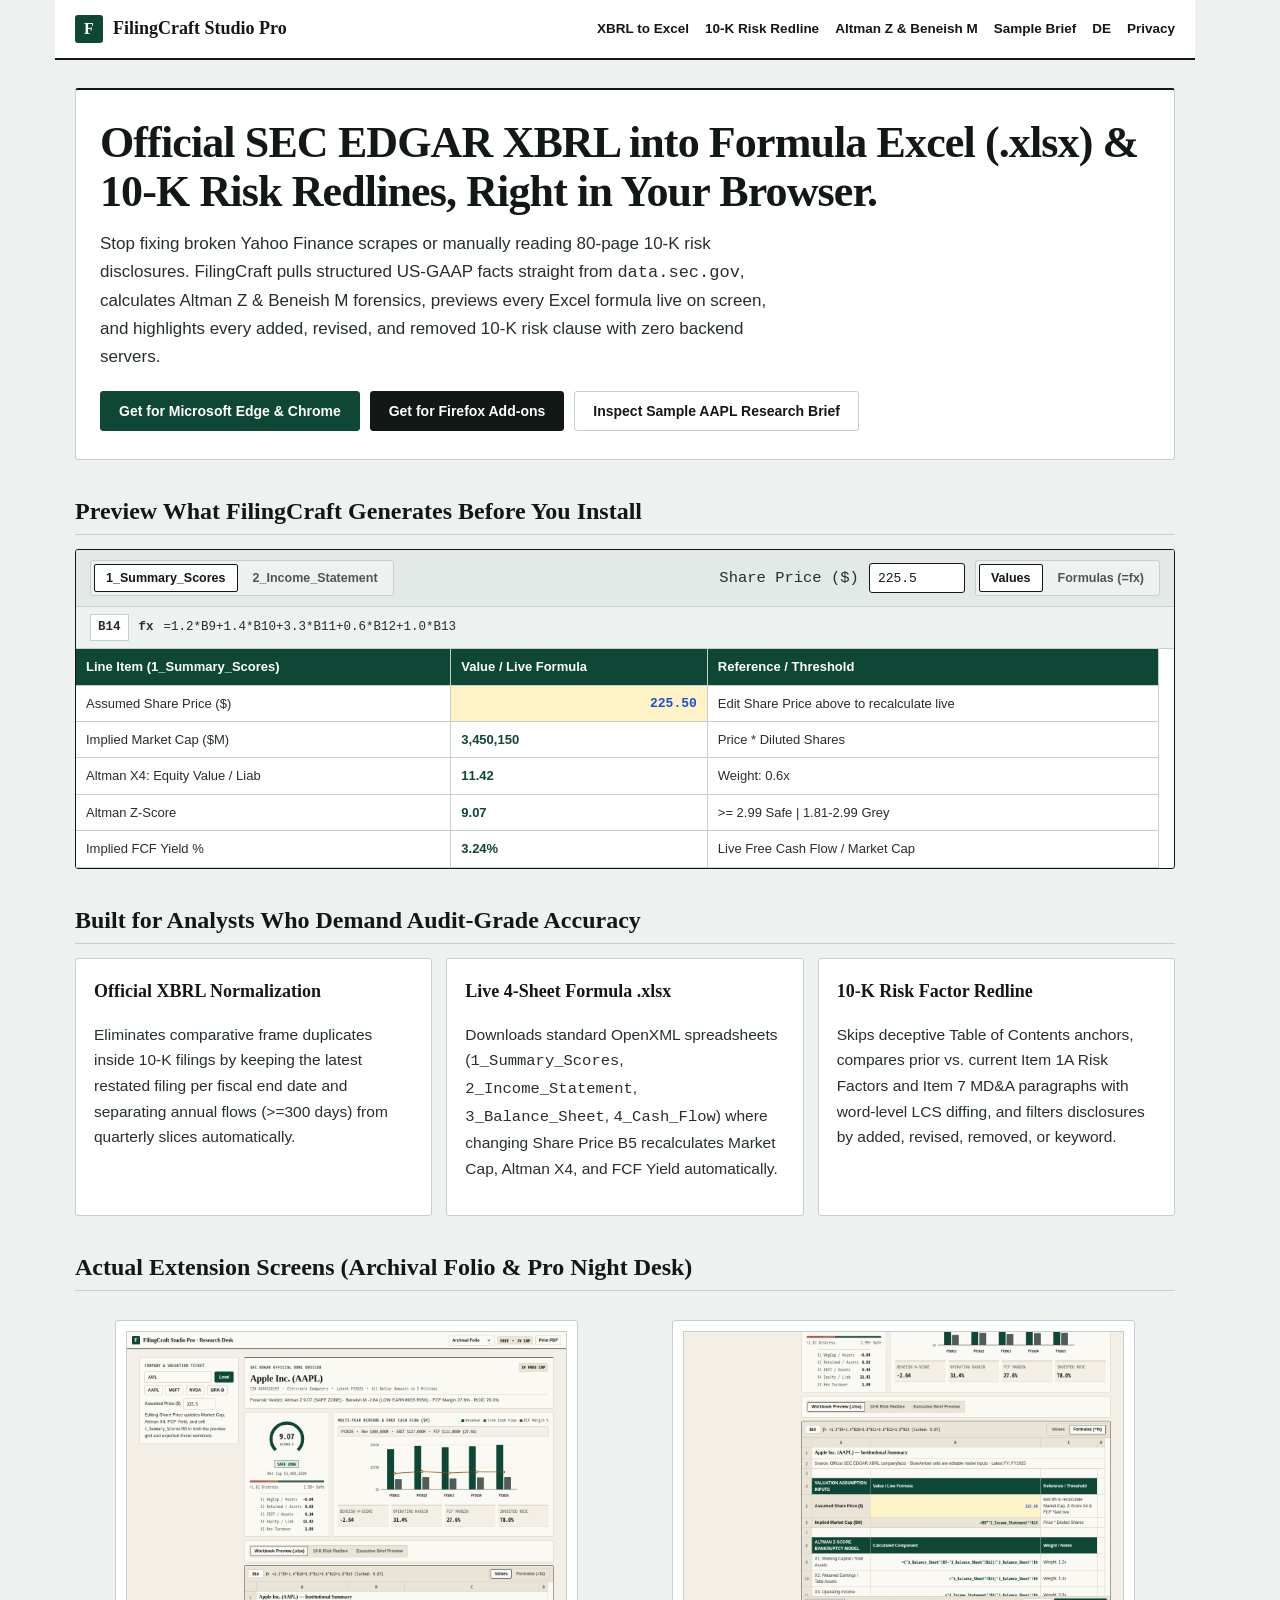
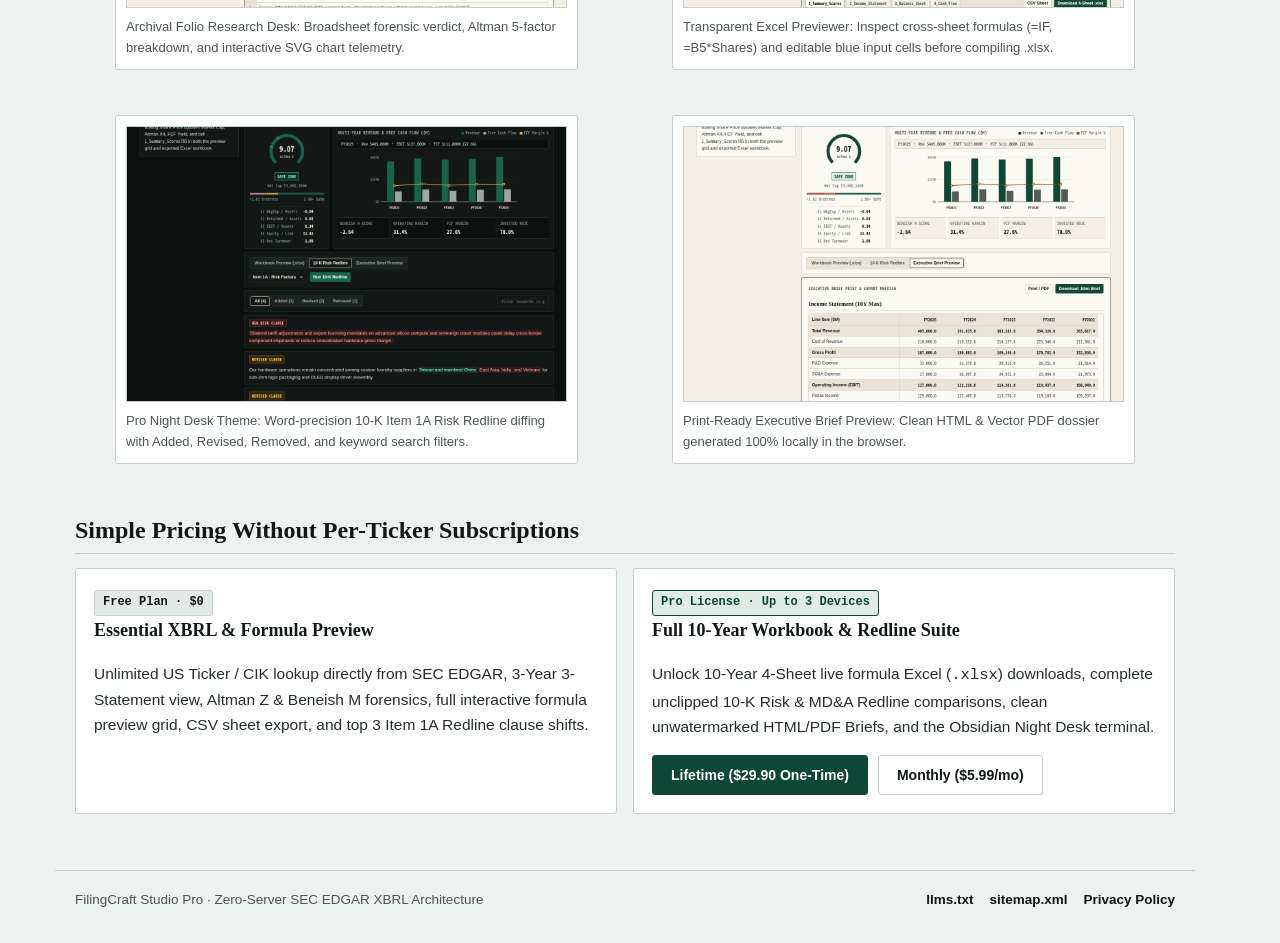
==== index.html @ 247afffc "Initial FilingCraft Studio Pro Archival Folio website and SEO cluster" ====
<!DOCTYPE html>
<html lang="en" data-type="software">
<head>
  <meta charset="utf-8" />
  <meta name="viewport" content="width=device-width,initial-scale=1.0" />
  <meta name="google-site-verification" content="4zUR4nkZMv16d5prI-cijpVlg1s1kQiPDKdigCU3Sx0" />
  <title>FilingCraft Studio Pro: Official SEC EDGAR XBRL Excel (.xlsx) &amp; 10-K Risk Redline Extension</title>
  <meta name="description" content="Pull official SEC EDGAR 10-K/10-Q XBRL statements directly inside Chrome, Edge, and Firefox. Preview live Excel formulas (=fx), calculate Altman Z-Score and Beneish M-Score, run 10-K Risk Factor Redline diffs, and download 4-sheet .xlsx models with zero servers." />
  <link rel="canonical" href="https://filingcraft-studio.pages.dev/" />
  <link rel="alternate" hreflang="en" href="https://filingcraft-studio.pages.dev/" />
  <link rel="alternate" hreflang="de" href="https://filingcraft-studio.pages.dev/de/" />
  <link rel="alternate" hreflang="x-default" href="https://filingcraft-studio.pages.dev/" />
  <meta property="og:type" content="website" />
  <meta property="og:title" content="FilingCraft Studio Pro: SEC EDGAR XBRL Excel Models &amp; 10-K Redline Diff" />
  <meta property="og:description" content="Zero-server MV3 browser extension for institutional SEC EDGAR XBRL Excel (.xlsx) modeling, Altman Z &amp; Beneish M forensics, and 10-K Risk Factor redlines." />
  <meta property="og:url" content="https://filingcraft-studio.pages.dev/" />
  <meta property="og:image" content="https://filingcraft-studio.pages.dev/assets/screenshot-1.png" />
  <meta name="twitter:card" content="summary_large_image" />
  <meta name="twitter:title" content="FilingCraft Studio Pro: SEC EDGAR XBRL Excel &amp; 10-K Risk Redline" />
  <meta name="twitter:description" content="Compile live cross-sheet Excel (.xlsx) models and 10-K Risk Factor Redline diffs directly from official SEC XBRL data." />
  <meta name="twitter:image" content="https://filingcraft-studio.pages.dev/assets/screenshot-1.png" />
  <link rel="icon" type="image/png" href="./assets/icon-128.png" />
  <link rel="stylesheet" href="./assets/style.css" />
  <script type="application/ld+json">
  {
    "@context": "https://schema.org",
    "@type": "SoftwareApplication",
    "name": "FilingCraft Studio Pro",
    "alternateName": "FilingCraft: SEC EDGAR XBRL Excel & 10-K Risk Redline",
    "applicationCategory": "FinanceApplication",
    "operatingSystem": "Windows, macOS, Linux (Microsoft Edge, Firefox, Google Chrome)",
    "url": "https://filingcraft-studio.pages.dev/",
    "softwareVersion": "1.0.0",
    "featureList": [
      "Direct SEC EDGAR public API XBRL companyfacts normalization (zero web scraping errors)",
      "Live interactive 4-sheet Excel (.xlsx) workbook preview with Formulas (=fx) X-Ray mode",
      "Cross-sheet Excel formulas linking Share Price assumptions cleanly across Windows Excel, macOS Excel, and Apple Numbers",
      "Altman Z-Score 5-component bankruptcy forensics and Beneish 8-Factor M-Score accruals screening",
      "Year-over-year 10-K Item 1A Risk Factors & Item 7 MD&A Redline Diff with Table of Contents anchor skipping"
    ],
    "offers": [
      { "@type": "Offer", "price": "0.00", "priceCurrency": "USD", "name": "Free Edition (3-Year History & Live Preview)" },
      { "@type": "Offer", "price": "29.90", "priceCurrency": "USD", "name": "Pro Lifetime License", "url": "https://yujun57.gumroad.com/l/filingcraft-pro-lifetime" },
      { "@type": "Offer", "price": "5.99", "priceCurrency": "USD", "name": "Pro Monthly", "url": "https://yujun57.gumroad.com/l/filingcraft-pro-monthly" }
    ]
  }
  </script>
  <script type="application/ld+json">
  {
    "@context": "https://schema.org",
    "@type": "FAQPage",
    "mainEntity": [
      {
        "@type": "Question",
        "name": "How does FilingCraft prevent Yahoo Finance scraper mistakes and misaligned columns?",
        "acceptedAnswer": {
          "@type": "Answer",
          "text": "Instead of scraping third-party HTML tables, FilingCraft Studio Pro queries data.sec.gov/api/xbrl/companyfacts directly, deduplicates repeated comparative frames inside 10-K filings by fiscal endDate and latest filed restatement, filters out quarterly sub-300-day flow slices, and derives Gross Profit and Free Cash Flow cleanly."
        }
      },
      {
        "@type": "Question",
        "name": "Can I inspect the Excel formulas and sheets before downloading or upgrading?",
        "acceptedAnswer": {
          "@type": "Answer",
          "text": "Yes. FilingCraft includes a built-in Workbook Previewer rendered from the exact OpenXML model. Toggle Formulas (=fx) and click any cell to inspect live cross-sheet references and edit Assumed Share Price (B5) in real time before compiling your .xlsx file."
        }
      },
      {
        "@type": "Question",
        "name": "Does the exported Excel (.xlsx) workbook calculate cleanly across Windows Excel, macOS Excel, and Apple Numbers?",
        "acceptedAnswer": {
          "@type": "Answer",
          "text": "Yes. The pure-client OpenXML generator emits standard ECMA-376 spreadsheets using universal Excel functions (IF, ABS, arithmetic, cross-sheet references) without modern _xlfn. prefixes or macros, verified across strict OpenXML parsers and headless spreadsheet recalculation."
        }
      }
    ]
  }
  </script>
</head>
<body>
  <nav class="nav" aria-label="Primary Navigation">
    <a class="brand" href="/">
      <span class="mark" aria-hidden="true">F</span>
      <span>FilingCraft Studio Pro</span>
    </a>
    <div class="nav-links">
      <a href="/sec-edgar-xbrl-excel/">XBRL to Excel</a>
      <a href="/10k-risk-factor-redline/">10-K Risk Redline</a>
      <a href="/altman-z-beneish-m-calculator/">Altman Z &amp; Beneish M</a>
      <a href="/showcase/aapl-10k-research-brief.html">Sample Brief</a>
      <a href="/de/">DE</a>
      <a href="/privacy/">Privacy</a>
    </div>
  </nav>

  <main class="wrap">
    <header class="hero">
      <h1>Official SEC EDGAR XBRL into Formula Excel (.xlsx) &amp; 10-K Risk Redlines, Right in Your Browser.</h1>
      <p class="lead">Stop fixing broken Yahoo Finance scrapes or manually reading 80-page 10-K risk disclosures. FilingCraft pulls structured US-GAAP facts straight from <code>data.sec.gov</code>, calculates Altman Z &amp; Beneish M forensics, previews every Excel formula live on screen, and highlights every added, revised, and removed 10-K risk clause with zero backend servers.</p>
      <div class="cta-row">
        <a id="store-edge-cta" class="btn btn-primary" href="#pricing">Get for Microsoft Edge &amp; Chrome</a>
        <a id="store-firefox-cta" class="btn btn-ink" href="#pricing">Get for Firefox Add-ons</a>
        <a class="btn" href="/showcase/aapl-10k-research-brief.html" target="_blank" rel="noopener">Inspect Sample AAPL Research Brief</a>
      </div>
    </header>

    <section class="section" aria-label="Interactive Formula Preview Sandbox">
      <h2>Preview What FilingCraft Generates Before You Install</h2>
      <div class="sandbox-shell">
        <div class="sandbox-bar">
          <div class="seg-tabs">
            <button type="button" class="seg-tab is-active" data-demo-sheet="0">1_Summary_Scores</button>
            <button type="button" class="seg-tab" data-demo-sheet="1">2_Income_Statement</button>
          </div>
          <div class="cta-row">
            <label for="fc-demo-price" class="mono">Share Price ($)</label>
            <input id="fc-demo-price" class="price-input" type="number" step="0.5" min="0" value="225.5" />
            <div class="seg-tabs">
              <button type="button" class="seg-tab is-active" data-demo-mode="values">Values</button>
              <button type="button" class="seg-tab" data-demo-mode="formulas">Formulas (=fx)</button>
            </div>
          </div>
        </div>
        <div class="fx-bar">
          <span id="fc-demo-ref" class="fx-ref">B14</span>
          <strong>fx</strong>
          <span id="fc-demo-fx">=1.2*B9+1.4*B10+3.3*B11+0.6*B12+1.0*B13</span>
        </div>
        <div class="table-scroll">
          <table class="xl-table">
            <thead id="fc-demo-thead"></thead>
            <tbody id="fc-demo-tbody"></tbody>
          </table>
        </div>
      </div>
    </section>

    <section class="section" aria-label="Core Capabilities">
      <h2>Built for Analysts Who Demand Audit-Grade Accuracy</h2>
      <div class="grid-3">
        <article class="card">
          <h3>Official XBRL Normalization</h3>
          <p>Eliminates comparative frame duplicates inside 10-K filings by keeping the latest restated filing per fiscal end date and separating annual flows (&gt;=300 days) from quarterly slices automatically.</p>
        </article>
        <article class="card">
          <h3>Live 4-Sheet Formula .xlsx</h3>
          <p>Downloads standard OpenXML spreadsheets (<code>1_Summary_Scores</code>, <code>2_Income_Statement</code>, <code>3_Balance_Sheet</code>, <code>4_Cash_Flow</code>) where changing Share Price B5 recalculates Market Cap, Altman X4, and FCF Yield automatically.</p>
        </article>
        <article class="card">
          <h3>10-K Risk Factor Redline</h3>
          <p>Skips deceptive Table of Contents anchors, compares prior vs. current Item 1A Risk Factors and Item 7 MD&amp;A paragraphs with word-level LCS diffing, and filters disclosures by added, revised, removed, or keyword.</p>
        </article>
      </div>
    </section>

    <section class="section" aria-label="Extension Screenshots">
      <h2>Actual Extension Screens (Archival Folio &amp; Pro Night Desk)</h2>
      <div class="shot-grid">
        <figure class="shot-card">
          <img src="./assets/screenshot-1.png" width="1280" height="800" alt="FilingCraft Studio Pro Broadsheet Masthead, Altman Z Spectrum, and Multi-Year Revenue Chart" loading="lazy" />
          <figcaption>Archival Folio Research Desk: Broadsheet forensic verdict, Altman 5-factor breakdown, and interactive SVG chart telemetry.</figcaption>
        </figure>
        <figure class="shot-card">
          <img src="./assets/screenshot-2.png" width="1280" height="800" alt="Interactive Workbook Preview showing Formulas (=fx) mode and Blue Share Price Input cell" loading="lazy" />
          <figcaption>Transparent Excel Previewer: Inspect cross-sheet formulas (=IF, =B5*Shares) and editable blue input cells before compiling .xlsx.</figcaption>
        </figure>
        <figure class="shot-card">
          <img src="./assets/screenshot-3.png" width="1280" height="800" alt="Night Desk Obsidian Dark Theme showing 10-K Risk Factor Redline Diff and keyword filtering" loading="lazy" />
          <figcaption>Pro Night Desk Theme: Word-precision 10-K Item 1A Risk Redline diffing with Added, Revised, Removed, and keyword search filters.</figcaption>
        </figure>
        <figure class="shot-card">
          <img src="./assets/screenshot-4.png" width="1280" height="800" alt="FilingCraft Studio Pro Printable Executive Research Brief Preview" loading="lazy" />
          <figcaption>Print-Ready Executive Brief Preview: Clean HTML &amp; Vector PDF dossier generated 100% locally in the browser.</figcaption>
        </figure>
      </div>
    </section>

    <section id="pricing" class="section" aria-label="Pricing Tiers">
      <h2>Simple Pricing Without Per-Ticker Subscriptions</h2>
      <div class="grid-2">
        <article class="card">
          <span class="badge">Free Plan · $0</span>
          <h3>Essential XBRL &amp; Formula Preview</h3>
          <p>Unlimited US Ticker / CIK lookup directly from SEC EDGAR, 3-Year 3-Statement view, Altman Z &amp; Beneish M forensics, full interactive formula preview grid, CSV sheet export, and top 3 Item 1A Redline clause shifts.</p>
        </article>
        <article class="card">
          <span class="badge badge-good">Pro License · Up to 3 Devices</span>
          <h3>Full 10-Year Workbook &amp; Redline Suite</h3>
          <p>Unlock 10-Year 4-Sheet live formula Excel (<code>.xlsx</code>) downloads, complete unclipped 10-K Risk &amp; MD&amp;A Redline comparisons, clean unwatermarked HTML/PDF Briefs, and the Obsidian Night Desk terminal.</p>
          <div class="cta-row">
            <a class="btn btn-primary" href="https://yujun57.gumroad.com/l/filingcraft-pro-lifetime" target="_blank" rel="noopener">Lifetime ($29.90 One-Time)</a>
            <a class="btn" href="https://yujun57.gumroad.com/l/filingcraft-pro-monthly" target="_blank" rel="noopener">Monthly ($5.99/mo)</a>
          </div>
        </article>
      </div>
    </section>
  </main>

  <footer class="footer">
    <span>FilingCraft Studio Pro · Zero-Server SEC EDGAR XBRL Architecture</span>
    <div class="nav-links">
      <a href="/llms.txt">llms.txt</a>
      <a href="/sitemap.xml">sitemap.xml</a>
      <a href="/privacy/">Privacy Policy</a>
    </div>
  </footer>

  <script src="./assets/demo.js"></script>
</body>
</html>
---- assets/style.css ----
/**
 * Archival Folio Landing & Documentation Stylesheet for FilingCraft Studio Pro.
 * Matches extension design tokens: cotton bond #f3efe6, ledger ivory #fbf9f4,
 * British racing pine #0e4736, editorial serif display typography, 3px corners.
 */
:root {
  --bg: #edf1ef;
  --surface: #ffffff;
  --surface-2: #e3e9e6;
  --ink: #111815;
  --body: #252f2b;
  --muted: #4b5752;
  --border: #c5d0ca;
  --accent: #0e4736;
  --accent-hover: #093326;
  --accent-soft: #dfece6;
  --risk-fg: #961a1a;
  --risk-bg: #fdf1f1;
  --risk-bd: #efc4c4;
  --blue-in: #1d4ed8;
  --blue-bg: #fef3c7;
  --font-sans: -apple-system, BlinkMacSystemFont, "Segoe UI", Inter, Roboto, "PingFang SC", "Microsoft YaHei", sans-serif;
  --font-serif: Georgia, "Iowan Old Style", "Times New Roman", "Songti SC", serif;
  --font-mono: ui-monospace, SFMono-Regular, Menlo, Monaco, Consolas, monospace;
}

* { box-sizing: border-box; }
[hidden] { display: none !important; }

html, body {
  margin: 0;
  padding: 0;
  max-width: 100%;
  overflow-x: hidden;
  scrollbar-gutter: stable;
  background-color: var(--bg);
  color: var(--body);
  font-family: var(--font-sans);
  font-size: 15.5px;
  line-height: 1.65;
  -webkit-font-smoothing: antialiased;
}

a { color: var(--accent); font-weight: 600; text-decoration: none; }
a:hover { text-decoration: underline; }
a:focus-visible, button:focus-visible, input:focus-visible { outline: 2px solid var(--accent); outline-offset: 2px; }

.nav {
  max-width: 1140px;
  margin: 0 auto;
  padding: 14px 20px;
  display: flex;
  align-items: center;
  justify-content: space-between;
  gap: 14px;
  flex-wrap: wrap;
  border-bottom: 2px solid var(--ink);
  background-color: var(--surface);
}

.brand {
  display: inline-flex;
  align-items: center;
  gap: 10px;
  color: var(--ink);
  font-family: var(--font-serif);
  font-size: 18px;
  font-weight: 700;
  text-decoration: none;
}

.mark {
  width: 28px;
  height: 28px;
  border-radius: 3px;
  background-color: var(--accent);
  color: #ffffff;
  display: inline-flex;
  align-items: center;
  justify-content: center;
  font-family: var(--font-serif);
  font-weight: 700;
  font-size: 16px;
}

.nav-links {
  display: flex;
  align-items: center;
  gap: 16px;
  flex-wrap: wrap;
  font-size: 13.5px;
}

.nav-links a { color: var(--ink); }

.wrap {
  max-width: 1140px;
  margin: 0 auto;
  padding: 28px 20px 56px;
}

h1 {
  font-family: var(--font-serif);
  font-size: clamp(26px, 3.8vw, 40px);
  line-height: 1.14;
  color: var(--ink);
  margin: 0 0 12px;
}

h2 {
  font-family: var(--font-serif);
  font-size: 23px;
  line-height: 1.25;
  color: var(--ink);
  margin: 20px 0 10px;
}

.hero {
  background-color: var(--surface);
  border-top: 2px solid var(--ink);
  border-bottom: 1px solid var(--border);
  border-left: 1px solid var(--border);
  border-right: 1px solid var(--border);
  border-radius: 3px;
  padding: 28px 24px;
}

.hero h1 {
  font-family: var(--font-serif);
  font-size: clamp(28px, 4vw, 44px);
  line-height: 1.12;
  letter-spacing: -0.02em;
  color: var(--ink);
  margin: 0 0 14px;
}

.lead {
  font-size: 17px;
  color: var(--body);
  max-width: 72ch;
  margin: 0 0 20px;
}

.cta-row {
  display: flex;
  flex-wrap: wrap;
  gap: 10px;
  align-items: center;
}

.btn {
  display: inline-flex;
  align-items: center;
  justify-content: center;
  height: 40px;
  padding: 0 18px;
  border-radius: 3px;
  border: 1px solid var(--border);
  background-color: var(--surface);
  color: var(--ink);
  font-size: 14px;
  font-weight: 600;
  cursor: pointer;
  text-decoration: none;
}

.btn:hover { background-color: var(--surface-2); color: var(--ink); text-decoration: none; }
.btn-primary { background-color: var(--accent); border-color: var(--accent); color: #ffffff; }
.btn-primary:hover { background-color: var(--accent-hover); border-color: var(--accent-hover); color: #ffffff; }
.btn-ink { background-color: var(--ink); border-color: var(--ink); color: #ffffff; }
.btn-ink:hover { background-color: #242e2a; border-color: #242e2a; color: #ffffff; }
.btn-sm { height: 32px; padding: 0 12px; font-size: 13px; }

.section {
  margin-top: 36px;
}

.section h2 {
  font-family: var(--font-serif);
  font-size: 24px;
  color: var(--ink);
  margin: 0 0 14px;
  padding-bottom: 8px;
  border-bottom: 1px solid var(--border);
}

.grid-3 {
  display: grid;
  grid-template-columns: 1fr;
  gap: 14px;
}

@media (min-width: 780px) {
  .grid-3 { grid-template-columns: repeat(3, minmax(0, 1fr)); }
}

.grid-2 {
  display: grid;
  grid-template-columns: 1fr;
  gap: 16px;
}

@media (min-width: 820px) {
  .grid-2 { grid-template-columns: repeat(2, minmax(0, 1fr)); }
}

.card {
  background-color: var(--surface);
  border: 1px solid var(--border);
  border-radius: 3px;
  padding: 18px;
}

.card h3 {
  font-family: var(--font-serif);
  font-size: 18px;
  color: var(--ink);
  margin: 0 0 8px;
}

.mono {
  font-family: var(--font-mono);
  font-variant-numeric: tabular-nums;
}

.badge {
  display: inline-block;
  padding: 2px 8px;
  border-radius: 3px;
  border: 1px solid var(--border);
  background-color: var(--surface-2);
  color: var(--ink);
  font-family: var(--font-mono);
  font-size: 12px;
  font-weight: 700;
}

.badge-good { background-color: var(--accent-soft); border-color: var(--accent); color: var(--accent); }
.badge-risk { background-color: var(--risk-bg); border-color: var(--risk-bd); color: var(--risk-fg); }

/* Interactive Web Sandbox */
.sandbox-shell {
  background-color: var(--surface);
  border: 1px solid var(--ink);
  border-radius: 3px;
  overflow: hidden;
}

.sandbox-bar {
  display: flex;
  align-items: center;
  justify-content: space-between;
  gap: 10px;
  flex-wrap: wrap;
  padding: 10px 14px;
  background-color: var(--surface-2);
  border-bottom: 1px solid var(--border);
}

.seg-tabs {
  display: inline-flex;
  gap: 3px;
  padding: 3px;
  border: 1px solid var(--border);
  border-radius: 3px;
  background-color: var(--bg);
}

.seg-tab {
  height: 28px;
  padding: 0 11px;
  border: 1px solid transparent;
  border-radius: 2px;
  background: transparent;
  color: var(--muted);
  font-size: 12.5px;
  font-weight: 600;
  cursor: pointer;
}

.seg-tab.is-active {
  background-color: var(--surface);
  border-color: var(--ink);
  color: var(--ink);
}

.fx-bar {
  display: flex;
  align-items: center;
  gap: 10px;
  padding: 7px 14px;
  border-bottom: 1px solid var(--border);
  font-family: var(--font-mono);
  font-size: 12.5px;
  background-color: var(--bg);
}

.fx-ref {
  padding: 2px 7px;
  border: 1px solid var(--border);
  background-color: var(--surface);
  font-weight: 700;
}

.table-scroll {
  width: 100%;
  overflow-x: auto;
  scrollbar-gutter: stable;
}

.xl-table {
  width: 100%;
  border-collapse: separate;
  border-spacing: 0;
  font-size: 13px;
  font-variant-numeric: tabular-nums;
}

.xl-table th, .xl-table td {
  padding: 7px 10px;
  border-right: 1px solid var(--border);
  border-bottom: 1px solid var(--border);
  background-color: var(--surface);
}

.xl-table th {
  background-color: var(--accent);
  color: #ffffff;
  text-align: left;
}

.xl-table td:first-child, .xl-table th:first-child {
  position: sticky;
  left: 0;
  z-index: 1;
  min-width: 190px;
}

.xl-table td.num { text-align: right; font-family: var(--font-mono); white-space: nowrap; }
.xl-table td.is-in { background-color: var(--blue-bg); color: var(--blue-in); font-weight: 700; font-family: var(--font-mono); text-align: right; }
.xl-table td.is-fx { color: var(--accent); font-weight: 600; }

.price-input {
  width: 96px;
  height: 30px;
  padding: 0 8px;
  border: 1px solid var(--ink);
  border-radius: 3px;
  font-family: var(--font-mono);
  font-size: 13px;
  background-color: var(--surface);
  color: var(--ink);
}

.shot-grid {
  display: grid;
  grid-template-columns: 1fr;
  gap: 14px;
}

@media (min-width: 780px) {
  .shot-grid { grid-template-columns: repeat(2, minmax(0, 1fr)); }
}

.shot-card {
  border: 1px solid var(--border);
  border-radius: 3px;
  background-color: var(--surface);
  padding: 10px;
}

.shot-card img {
  width: 100%;
  height: auto;
  display: block;
  border: 1px solid var(--border);
}

.shot-card figcaption {
  font-size: 13px;
  color: var(--muted);
  margin-top: 8px;
}

.footer {
  max-width: 1140px;
  margin: 0 auto;
  padding: 18px 20px 36px;
  border-top: 1px solid var(--border);
  display: flex;
  align-items: center;
  justify-content: space-between;
  flex-wrap: wrap;
  gap: 10px;
  font-size: 13.5px;
  color: var(--muted);
}
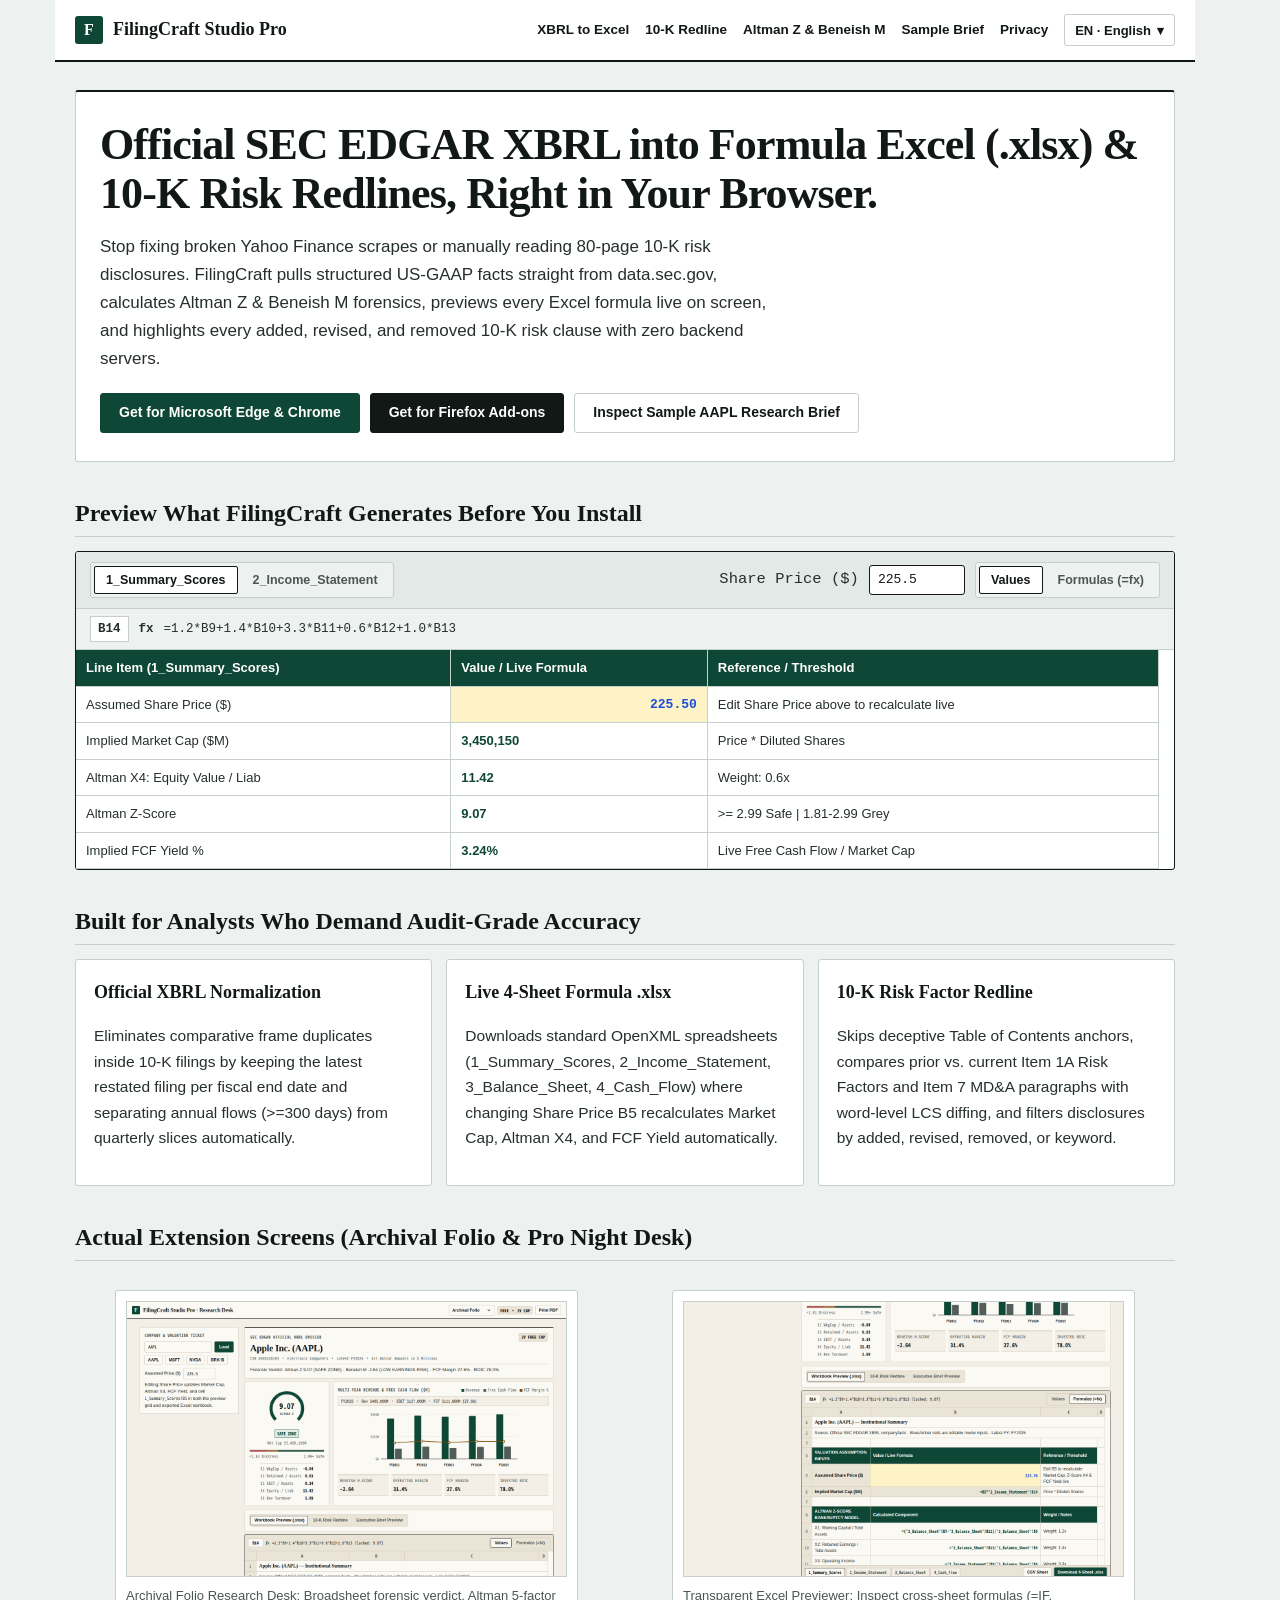
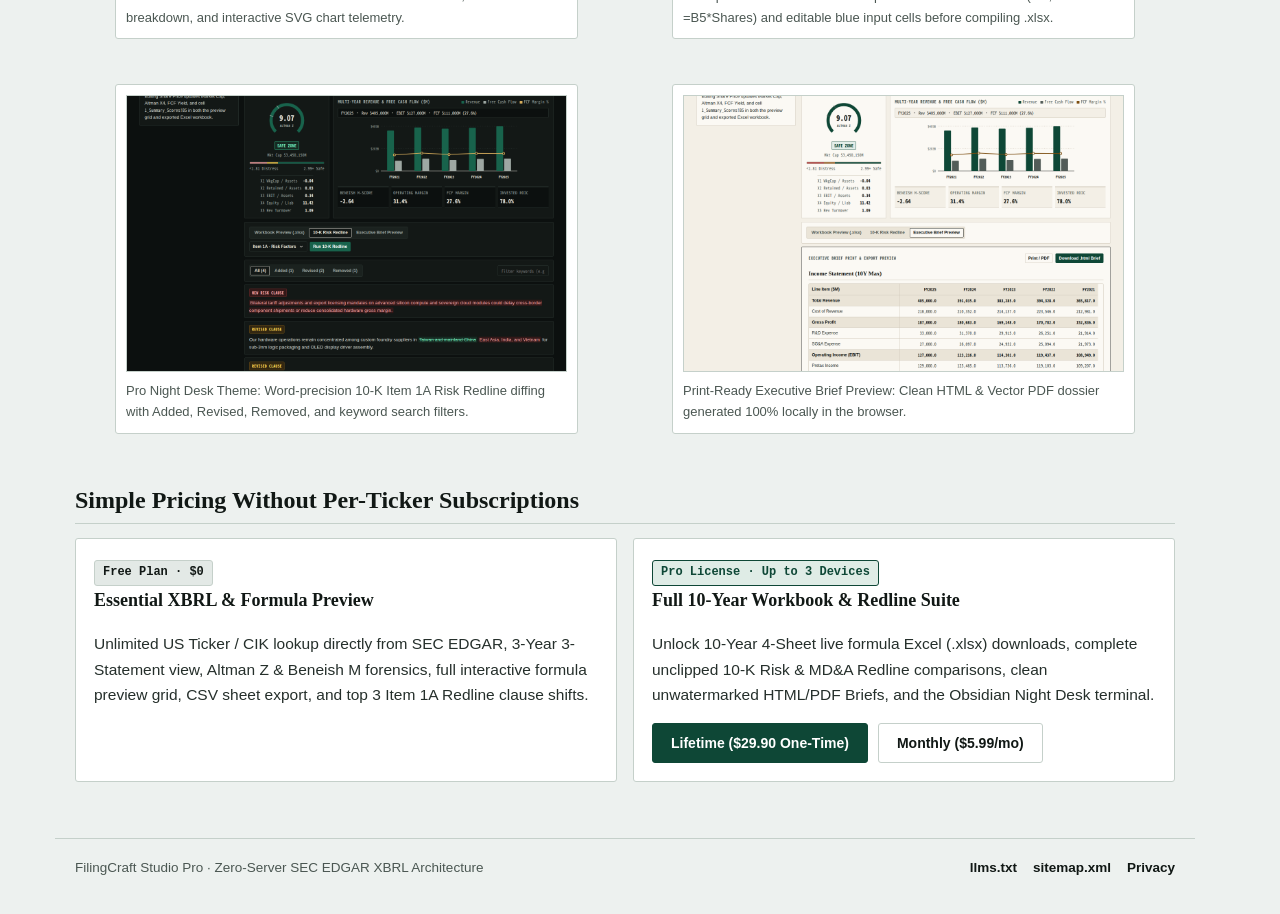
==== commit 4f265ff5: "Add global 8-language switcher and full subpage i18n persistence" ====
--- a/index.html
+++ b/index.html
@@ -85,28 +85,28 @@
       <span>FilingCraft Studio Pro</span>
     </a>
     <div class="nav-links">
-      <a href="/sec-edgar-xbrl-excel/">XBRL to Excel</a>
-      <a href="/10k-risk-factor-redline/">10-K Risk Redline</a>
-      <a href="/altman-z-beneish-m-calculator/">Altman Z &amp; Beneish M</a>
-      <a href="/showcase/aapl-10k-research-brief.html">Sample Brief</a>
-      <a href="/de/">DE</a>
-      <a href="/privacy/">Privacy</a>
+      <a href="/sec-edgar-xbrl-excel/" data-site-i18n="navExcel">XBRL to Excel</a>
+      <a href="/10k-risk-factor-redline/" data-site-i18n="navRedline">10-K Redline</a>
+      <a href="/altman-z-beneish-m-calculator/" data-site-i18n="navAltman">Altman Z &amp; Beneish M</a>
+      <a href="/showcase/aapl-10k-research-brief.html" data-site-i18n="navBrief">Sample Brief</a>
+      <a href="/privacy/" data-site-i18n="navPrivacy">Privacy</a>
+      <div id="fc-site-lang"></div>
     </div>
   </nav>
 
   <main class="wrap">
     <header class="hero">
-      <h1>Official SEC EDGAR XBRL into Formula Excel (.xlsx) &amp; 10-K Risk Redlines, Right in Your Browser.</h1>
-      <p class="lead">Stop fixing broken Yahoo Finance scrapes or manually reading 80-page 10-K risk disclosures. FilingCraft pulls structured US-GAAP facts straight from <code>data.sec.gov</code>, calculates Altman Z &amp; Beneish M forensics, previews every Excel formula live on screen, and highlights every added, revised, and removed 10-K risk clause with zero backend servers.</p>
+      <h1 data-site-i18n="heroTitle">Official SEC EDGAR XBRL into Formula Excel (.xlsx) &amp; 10-K Risk Redlines, Right in Your Browser.</h1>
+      <p class="lead" data-site-i18n="heroLead">Stop fixing broken Yahoo Finance scrapes or manually reading 80-page 10-K risk disclosures. FilingCraft pulls structured US-GAAP facts straight from data.sec.gov, calculates Altman Z &amp; Beneish M forensics, previews every Excel formula live on screen, and highlights every added, revised, and removed 10-K risk clause with zero backend servers.</p>
       <div class="cta-row">
-        <a id="store-edge-cta" class="btn btn-primary" href="#pricing">Get for Microsoft Edge &amp; Chrome</a>
-        <a id="store-firefox-cta" class="btn btn-ink" href="#pricing">Get for Firefox Add-ons</a>
-        <a class="btn" href="/showcase/aapl-10k-research-brief.html" target="_blank" rel="noopener">Inspect Sample AAPL Research Brief</a>
+        <a id="store-edge-cta" class="btn btn-primary" href="#pricing" data-site-i18n="ctaEdge">Get for Microsoft Edge &amp; Chrome</a>
+        <a id="store-firefox-cta" class="btn btn-ink" href="#pricing" data-site-i18n="ctaFirefox">Get for Firefox Add-ons</a>
+        <a class="btn" href="/showcase/aapl-10k-research-brief.html" target="_blank" rel="noopener" data-site-i18n="ctaBrief">Inspect Sample AAPL Research Brief</a>
       </div>
     </header>
 
     <section class="section" aria-label="Interactive Formula Preview Sandbox">
-      <h2>Preview What FilingCraft Generates Before You Install</h2>
+      <h2 data-site-i18n="sandboxH2">Preview What FilingCraft Generates Before You Install</h2>
       <div class="sandbox-shell">
         <div class="sandbox-bar">
           <div class="seg-tabs">
@@ -114,11 +114,11 @@
             <button type="button" class="seg-tab" data-demo-sheet="1">2_Income_Statement</button>
           </div>
           <div class="cta-row">
-            <label for="fc-demo-price" class="mono">Share Price ($)</label>
+            <label for="fc-demo-price" class="mono" data-site-i18n="priceLabel">Share Price ($)</label>
             <input id="fc-demo-price" class="price-input" type="number" step="0.5" min="0" value="225.5" />
             <div class="seg-tabs">
-              <button type="button" class="seg-tab is-active" data-demo-mode="values">Values</button>
-              <button type="button" class="seg-tab" data-demo-mode="formulas">Formulas (=fx)</button>
+              <button type="button" class="seg-tab is-active" data-demo-mode="values" data-site-i18n="modeValues">Values</button>
+              <button type="button" class="seg-tab" data-demo-mode="formulas" data-site-i18n="modeFormulas">Formulas (=fx)</button>
             </div>
           </div>
         </div>
@@ -137,25 +137,25 @@
     </section>
 
     <section class="section" aria-label="Core Capabilities">
-      <h2>Built for Analysts Who Demand Audit-Grade Accuracy</h2>
+      <h2 data-site-i18n="capH2">Built for Analysts Who Demand Audit-Grade Accuracy</h2>
       <div class="grid-3">
         <article class="card">
-          <h3>Official XBRL Normalization</h3>
-          <p>Eliminates comparative frame duplicates inside 10-K filings by keeping the latest restated filing per fiscal end date and separating annual flows (&gt;=300 days) from quarterly slices automatically.</p>
-        </article>
-        <article class="card">
-          <h3>Live 4-Sheet Formula .xlsx</h3>
-          <p>Downloads standard OpenXML spreadsheets (<code>1_Summary_Scores</code>, <code>2_Income_Statement</code>, <code>3_Balance_Sheet</code>, <code>4_Cash_Flow</code>) where changing Share Price B5 recalculates Market Cap, Altman X4, and FCF Yield automatically.</p>
-        </article>
-        <article class="card">
-          <h3>10-K Risk Factor Redline</h3>
-          <p>Skips deceptive Table of Contents anchors, compares prior vs. current Item 1A Risk Factors and Item 7 MD&amp;A paragraphs with word-level LCS diffing, and filters disclosures by added, revised, removed, or keyword.</p>
+          <h3 data-site-i18n="cap1T">Official XBRL Normalization</h3>
+          <p data-site-i18n="cap1B">Eliminates comparative frame duplicates inside 10-K filings by keeping the latest restated filing per fiscal end date and separating annual flows (&gt;=300 days) from quarterly slices automatically.</p>
+        </article>
+        <article class="card">
+          <h3 data-site-i18n="cap2T">Live 4-Sheet Formula .xlsx</h3>
+          <p data-site-i18n="cap2B">Downloads standard OpenXML spreadsheets (1_Summary_Scores, 2_Income_Statement, 3_Balance_Sheet, 4_Cash_Flow) where changing Share Price B5 recalculates Market Cap, Altman X4, and FCF Yield automatically.</p>
+        </article>
+        <article class="card">
+          <h3 data-site-i18n="cap3T">10-K Risk Factor Redline</h3>
+          <p data-site-i18n="cap3B">Skips deceptive Table of Contents anchors, compares prior vs. current Item 1A Risk Factors and Item 7 MD&amp;A paragraphs with word-level LCS diffing, and filters disclosures by added, revised, removed, or keyword.</p>
         </article>
       </div>
     </section>
 
     <section class="section" aria-label="Extension Screenshots">
-      <h2>Actual Extension Screens (Archival Folio &amp; Pro Night Desk)</h2>
+      <h2 data-site-i18n="shotsH2">Actual Extension Screens (Archival Folio &amp; Pro Night Desk)</h2>
       <div class="shot-grid">
         <figure class="shot-card">
           <img src="./assets/screenshot-1.png" width="1280" height="800" alt="FilingCraft Studio Pro Broadsheet Masthead, Altman Z Spectrum, and Multi-Year Revenue Chart" loading="lazy" />
@@ -177,20 +177,20 @@
     </section>
 
     <section id="pricing" class="section" aria-label="Pricing Tiers">
-      <h2>Simple Pricing Without Per-Ticker Subscriptions</h2>
+      <h2 data-site-i18n="pricingH2">Simple Pricing Without Per-Ticker Subscriptions</h2>
       <div class="grid-2">
         <article class="card">
-          <span class="badge">Free Plan · $0</span>
-          <h3>Essential XBRL &amp; Formula Preview</h3>
-          <p>Unlimited US Ticker / CIK lookup directly from SEC EDGAR, 3-Year 3-Statement view, Altman Z &amp; Beneish M forensics, full interactive formula preview grid, CSV sheet export, and top 3 Item 1A Redline clause shifts.</p>
-        </article>
-        <article class="card">
-          <span class="badge badge-good">Pro License · Up to 3 Devices</span>
-          <h3>Full 10-Year Workbook &amp; Redline Suite</h3>
-          <p>Unlock 10-Year 4-Sheet live formula Excel (<code>.xlsx</code>) downloads, complete unclipped 10-K Risk &amp; MD&amp;A Redline comparisons, clean unwatermarked HTML/PDF Briefs, and the Obsidian Night Desk terminal.</p>
+          <span class="badge" data-site-i18n="freeBadge">Free Plan · $0</span>
+          <h3 data-site-i18n="freeTitle">Essential XBRL &amp; Formula Preview</h3>
+          <p data-site-i18n="freeDesc">Unlimited US Ticker / CIK lookup directly from SEC EDGAR, 3-Year 3-Statement view, Altman Z &amp; Beneish M forensics, full interactive formula preview grid, CSV sheet export, and top 3 Item 1A Redline clause shifts.</p>
+        </article>
+        <article class="card">
+          <span class="badge badge-good" data-site-i18n="proBadge">Pro License · Up to 3 Devices</span>
+          <h3 data-site-i18n="proTitle">Full 10-Year Workbook &amp; Redline Suite</h3>
+          <p data-site-i18n="proDesc">Unlock 10-Year 4-Sheet live formula Excel (.xlsx) downloads, complete unclipped 10-K Risk &amp; MD&amp;A Redline comparisons, clean unwatermarked HTML/PDF Briefs, and the Obsidian Night Desk terminal.</p>
           <div class="cta-row">
-            <a class="btn btn-primary" href="https://yujun57.gumroad.com/l/filingcraft-pro-lifetime" target="_blank" rel="noopener">Lifetime ($29.90 One-Time)</a>
-            <a class="btn" href="https://yujun57.gumroad.com/l/filingcraft-pro-monthly" target="_blank" rel="noopener">Monthly ($5.99/mo)</a>
+            <a class="btn btn-primary" href="https://yujun57.gumroad.com/l/filingcraft-pro-lifetime" target="_blank" rel="noopener" data-site-i18n="btnLifetime">Lifetime ($29.90 One-Time)</a>
+            <a class="btn" href="https://yujun57.gumroad.com/l/filingcraft-pro-monthly" target="_blank" rel="noopener" data-site-i18n="btnMonthly">Monthly ($5.99/mo)</a>
           </div>
         </article>
       </div>
@@ -202,10 +202,11 @@
     <div class="nav-links">
       <a href="/llms.txt">llms.txt</a>
       <a href="/sitemap.xml">sitemap.xml</a>
-      <a href="/privacy/">Privacy Policy</a>
+      <a href="/privacy/" data-site-i18n="navPrivacy">Privacy Policy</a>
     </div>
   </footer>
 
+  <script src="./assets/i18n-site.js"></script>
   <script src="./assets/demo.js"></script>
 </body>
 </html>
--- a/assets/style.css
+++ b/assets/style.css
@@ -93,6 +93,24 @@
 
 .nav-links a { color: var(--ink); }
 
+.site-lb { position: relative; display: inline-block; }
+.site-lb-btn {
+  height: 32px; padding: 0 10px; border-radius: 3px; border: 1px solid var(--border);
+  background-color: var(--surface); color: var(--ink); font-size: 13px; font-weight: 600;
+  display: inline-flex; align-items: center; gap: 6px; cursor: pointer;
+}
+.site-lb-btn:hover { background-color: var(--surface-2); }
+.site-lb-menu {
+  position: absolute; top: calc(100% + 4px); right: 0; min-width: 170px; margin: 0; padding: 4px;
+  list-style: none; background-color: var(--surface); border: 1px solid var(--ink);
+  border-radius: 3px; z-index: 40;
+}
+.site-lb-opt {
+  padding: 6px 9px; font-size: 13px; color: var(--ink); border-radius: 2px; cursor: pointer;
+}
+.site-lb-opt:hover, .site-lb-opt:focus { outline: none; background-color: var(--surface-2); }
+.site-lb-opt.is-sel { font-weight: 700; background-color: var(--accent-soft); color: var(--accent); }
+
 .wrap {
   max-width: 1140px;
   margin: 0 auto;
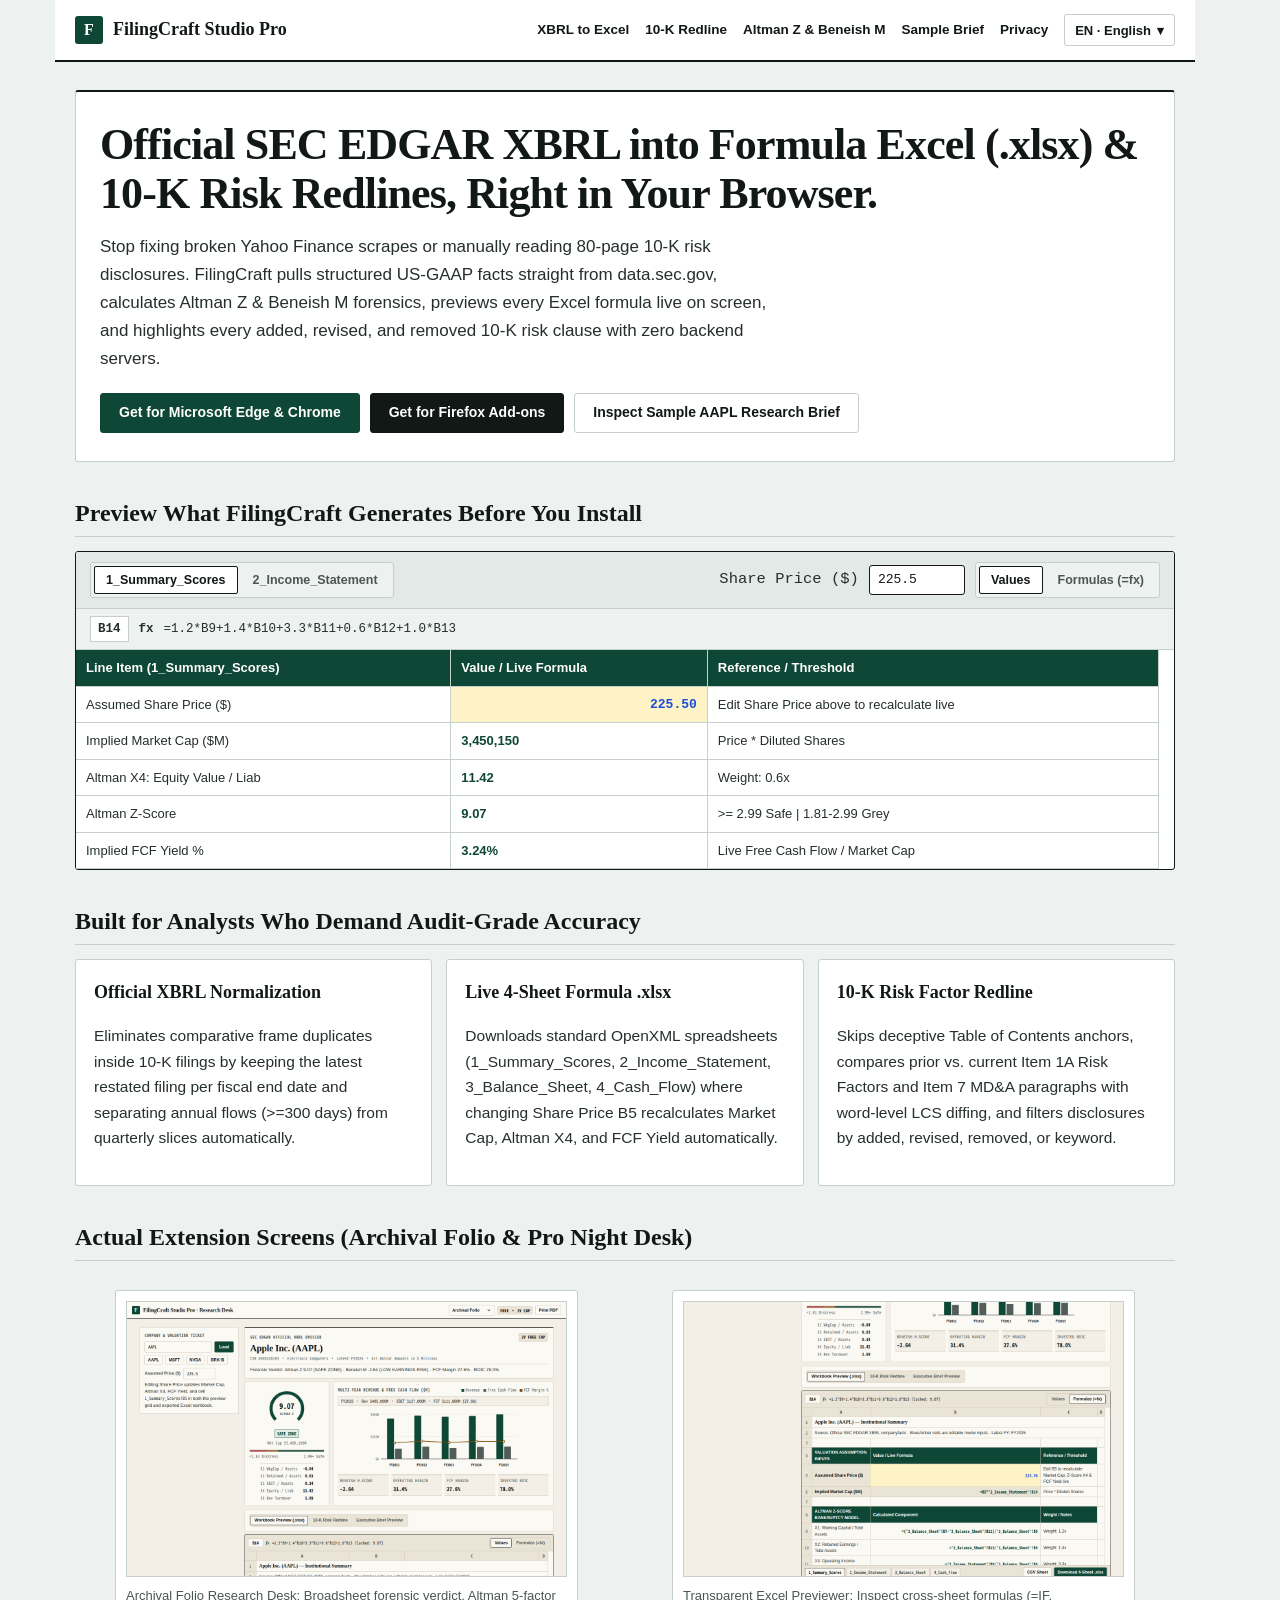
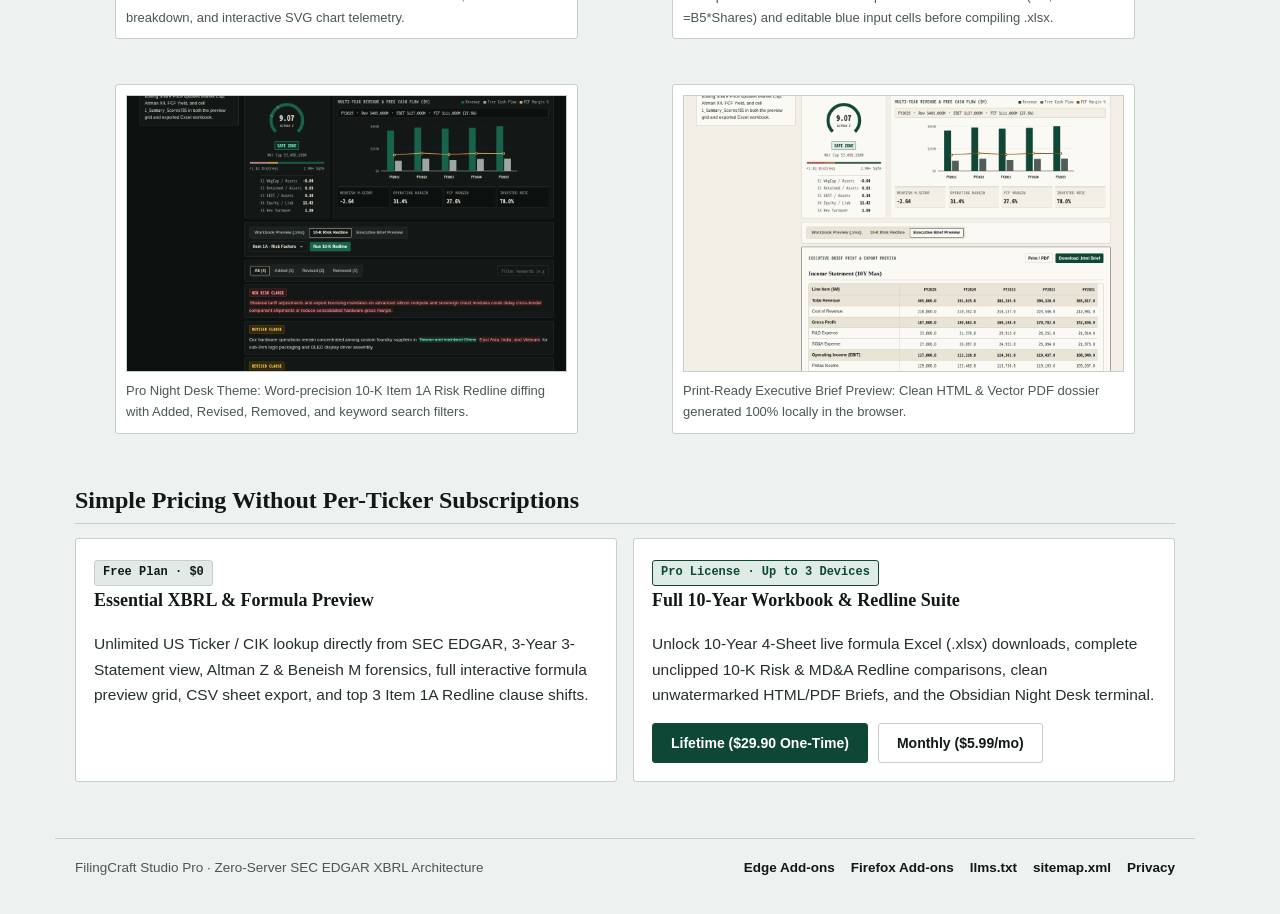
==== commit d7a767ba: "chore: backfill Edge & Firefox store URLs and v1.0.1 metadata" ====
--- a/index.html
+++ b/index.html
@@ -30,7 +30,8 @@
     "applicationCategory": "FinanceApplication",
     "operatingSystem": "Windows, macOS, Linux (Microsoft Edge, Firefox, Google Chrome)",
     "url": "https://filingcraft-studio.pages.dev/",
-    "softwareVersion": "1.0.0",
+    "downloadUrl": "https://microsoftedge.microsoft.com/addons/detail/kaoichafigghccijafmdpgjpmnjdlocm",
+    "softwareVersion": "1.0.1",
     "featureList": [
       "Direct SEC EDGAR public API XBRL companyfacts normalization (zero web scraping errors)",
       "Live interactive 4-sheet Excel (.xlsx) workbook preview with Formulas (=fx) X-Ray mode",
@@ -99,8 +100,8 @@
       <h1 data-site-i18n="heroTitle">Official SEC EDGAR XBRL into Formula Excel (.xlsx) &amp; 10-K Risk Redlines, Right in Your Browser.</h1>
       <p class="lead" data-site-i18n="heroLead">Stop fixing broken Yahoo Finance scrapes or manually reading 80-page 10-K risk disclosures. FilingCraft pulls structured US-GAAP facts straight from data.sec.gov, calculates Altman Z &amp; Beneish M forensics, previews every Excel formula live on screen, and highlights every added, revised, and removed 10-K risk clause with zero backend servers.</p>
       <div class="cta-row">
-        <a id="store-edge-cta" class="btn btn-primary" href="#pricing" data-site-i18n="ctaEdge">Get for Microsoft Edge &amp; Chrome</a>
-        <a id="store-firefox-cta" class="btn btn-ink" href="#pricing" data-site-i18n="ctaFirefox">Get for Firefox Add-ons</a>
+        <a id="store-edge-cta" class="btn btn-primary" href="https://microsoftedge.microsoft.com/addons/detail/kaoichafigghccijafmdpgjpmnjdlocm" target="_blank" rel="noopener" data-site-i18n="ctaEdge">Get for Microsoft Edge &amp; Chrome</a>
+        <a id="store-firefox-cta" class="btn btn-ink" href="https://addons.mozilla.org/en-US/firefox/addon/filingcraft-studio-pro/" target="_blank" rel="noopener" data-site-i18n="ctaFirefox">Get for Firefox Add-ons</a>
         <a class="btn" href="/showcase/aapl-10k-research-brief.html" target="_blank" rel="noopener" data-site-i18n="ctaBrief">Inspect Sample AAPL Research Brief</a>
       </div>
     </header>
@@ -158,19 +159,27 @@
       <h2 data-site-i18n="shotsH2">Actual Extension Screens (Archival Folio &amp; Pro Night Desk)</h2>
       <div class="shot-grid">
         <figure class="shot-card">
-          <img src="./assets/screenshot-1.png" width="1280" height="800" alt="FilingCraft Studio Pro Broadsheet Masthead, Altman Z Spectrum, and Multi-Year Revenue Chart" loading="lazy" />
+          <button type="button" class="shot-trigger" aria-label="Zoom preview: Archival Folio Research Desk">
+            <img src="./assets/screenshot-1.png" width="1280" height="800" alt="FilingCraft Studio Pro Broadsheet Masthead, Altman Z Spectrum, and Multi-Year Revenue Chart" loading="lazy" />
+          </button>
           <figcaption>Archival Folio Research Desk: Broadsheet forensic verdict, Altman 5-factor breakdown, and interactive SVG chart telemetry.</figcaption>
         </figure>
         <figure class="shot-card">
-          <img src="./assets/screenshot-2.png" width="1280" height="800" alt="Interactive Workbook Preview showing Formulas (=fx) mode and Blue Share Price Input cell" loading="lazy" />
+          <button type="button" class="shot-trigger" aria-label="Zoom preview: Interactive Workbook Formulas (=fx)">
+            <img src="./assets/screenshot-2.png" width="1280" height="800" alt="Interactive Workbook Preview showing Formulas (=fx) mode and Blue Share Price Input cell" loading="lazy" />
+          </button>
           <figcaption>Transparent Excel Previewer: Inspect cross-sheet formulas (=IF, =B5*Shares) and editable blue input cells before compiling .xlsx.</figcaption>
         </figure>
         <figure class="shot-card">
-          <img src="./assets/screenshot-3.png" width="1280" height="800" alt="Night Desk Obsidian Dark Theme showing 10-K Risk Factor Redline Diff and keyword filtering" loading="lazy" />
+          <button type="button" class="shot-trigger" aria-label="Zoom preview: Night Desk 10-K Risk Redline">
+            <img src="./assets/screenshot-3.png" width="1280" height="800" alt="Night Desk Obsidian Dark Theme showing 10-K Risk Factor Redline Diff and keyword filtering" loading="lazy" />
+          </button>
           <figcaption>Pro Night Desk Theme: Word-precision 10-K Item 1A Risk Redline diffing with Added, Revised, Removed, and keyword search filters.</figcaption>
         </figure>
         <figure class="shot-card">
-          <img src="./assets/screenshot-4.png" width="1280" height="800" alt="FilingCraft Studio Pro Printable Executive Research Brief Preview" loading="lazy" />
+          <button type="button" class="shot-trigger" aria-label="Zoom preview: Print-Ready Executive Research Brief">
+            <img src="./assets/screenshot-4.png" width="1280" height="800" alt="FilingCraft Studio Pro Printable Executive Research Brief Preview" loading="lazy" />
+          </button>
           <figcaption>Print-Ready Executive Brief Preview: Clean HTML &amp; Vector PDF dossier generated 100% locally in the browser.</figcaption>
         </figure>
       </div>
@@ -200,12 +209,31 @@
   <footer class="footer">
     <span>FilingCraft Studio Pro · Zero-Server SEC EDGAR XBRL Architecture</span>
     <div class="nav-links">
+      <a href="https://microsoftedge.microsoft.com/addons/detail/kaoichafigghccijafmdpgjpmnjdlocm" target="_blank" rel="noopener">Edge Add-ons</a>
+      <a href="https://addons.mozilla.org/en-US/firefox/addon/filingcraft-studio-pro/" target="_blank" rel="noopener">Firefox Add-ons</a>
       <a href="/llms.txt">llms.txt</a>
       <a href="/sitemap.xml">sitemap.xml</a>
       <a href="/privacy/" data-site-i18n="navPrivacy">Privacy Policy</a>
     </div>
   </footer>
 
+  <div id="fc-lightbox" class="lightbox-backdrop" role="dialog" aria-modal="true" aria-label="Enlarged Extension Screenshot Preview" hidden>
+    <div class="lightbox-dialog">
+      <div class="lightbox-head">
+        <span id="fc-lb-counter" class="badge">1 / 4</span>
+        <div class="cta-row">
+          <button type="button" id="fc-lb-prev" class="btn btn-sm">&larr; Prev</button>
+          <button type="button" id="fc-lb-next" class="btn btn-sm">Next &rarr;</button>
+          <button type="button" id="fc-lb-close" class="btn btn-ink btn-sm">Close (Esc)</button>
+        </div>
+      </div>
+      <div class="lightbox-stage">
+        <img id="fc-lb-img" src="./assets/screenshot-1.png" alt="Enlarged extension preview" />
+      </div>
+      <p id="fc-lb-cap" class="lightbox-caption"></p>
+    </div>
+  </div>
+
   <script src="./assets/i18n-site.js"></script>
   <script src="./assets/demo.js"></script>
 </body>
--- a/assets/style.css
+++ b/assets/style.css
@@ -394,6 +394,84 @@
   border: 1px solid var(--border);
 }
 
+.shot-trigger {
+  display: block;
+  width: 100%;
+  padding: 0;
+  border: none;
+  background: transparent;
+  cursor: zoom-in;
+  transition: transform 140ms ease;
+}
+
+.shot-trigger:hover img {
+  border-color: var(--accent);
+}
+
+.shot-trigger:active {
+  transform: scale(0.99);
+}
+
+.lightbox-backdrop {
+  position: fixed;
+  inset: 0;
+  background-color: rgba(17, 24, 21, 0.82);
+  display: flex;
+  align-items: center;
+  justify-content: center;
+  padding: 18px;
+  z-index: 80;
+}
+
+.lightbox-dialog {
+  width: 100%;
+  max-width: 1120px;
+  max-height: 94vh;
+  background-color: var(--surface);
+  border: 2px solid var(--ink);
+  border-radius: 3px;
+  padding: 14px;
+  display: flex;
+  flex-direction: column;
+  gap: 10px;
+}
+
+.lightbox-head {
+  display: flex;
+  align-items: center;
+  justify-content: space-between;
+  gap: 10px;
+  flex-wrap: wrap;
+}
+
+.lightbox-stage {
+  display: flex;
+  align-items: center;
+  justify-content: center;
+  overflow: auto;
+  max-height: 76vh;
+  border: 1px solid var(--border);
+  background-color: var(--bg);
+}
+
+.lightbox-stage img {
+  display: block;
+  max-width: 100%;
+  max-height: 74vh;
+  width: auto;
+  height: auto;
+}
+
+.lightbox-caption {
+  margin: 0;
+  font-size: 14px;
+  color: var(--body);
+}
+
+@media (prefers-reduced-motion: reduce) {
+  .shot-trigger { transition: none; }
+}
+
 .shot-card figcaption {
   font-size: 13px;
   color: var(--muted);
